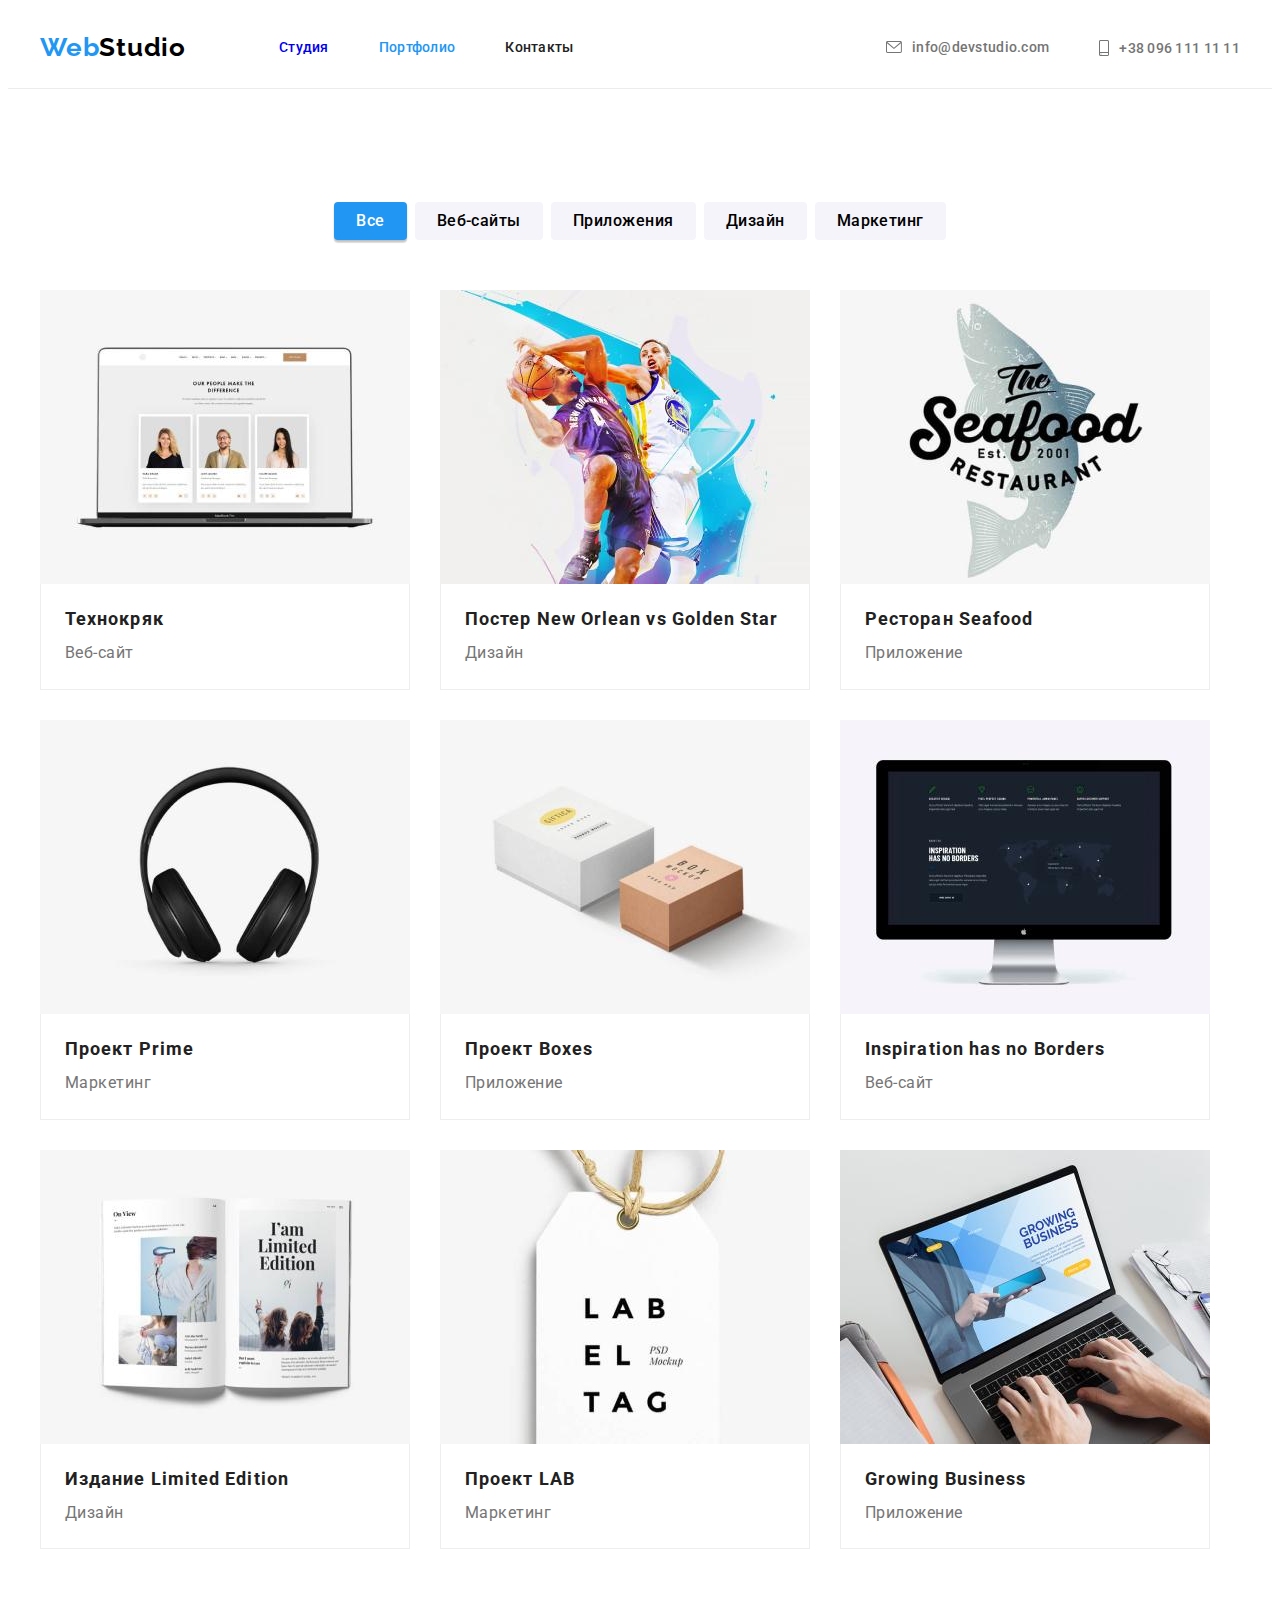
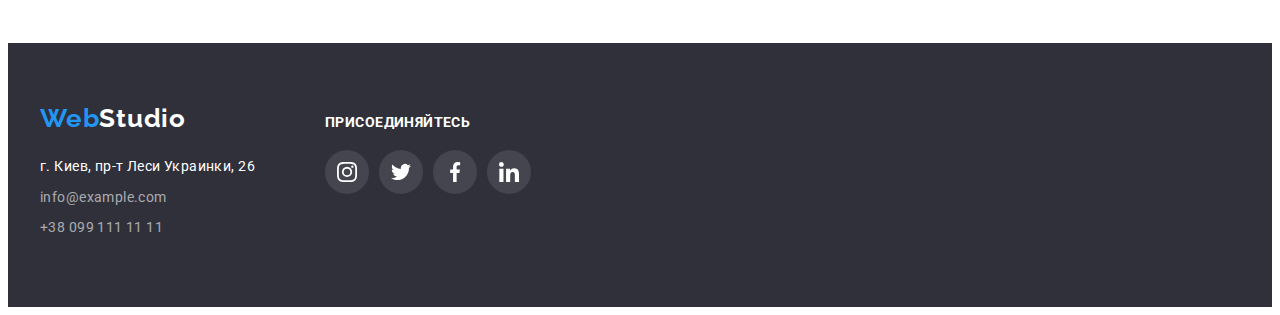
==== portfolio.html @ c783fce2 "init" ====
<!DOCTYPE html>
<html lang="ru">
<head>
    <meta charset="UTF-8">
    <meta http-equiv="X-UA-Compatible" content="IE=edge">
    <meta name="viewport" content="width=device-width, initial-scale=1.0">
    <link rel="stylesheet" href="https://cdnjs.cloudflare.com/ajax/libs/modern-normalize/1.1.0/modern-normalize.min.css"
        integrity="sha512-wpPYUAdjBVSE4KJnH1VR1HeZfpl1ub8YT/NKx4PuQ5NmX2tKuGu6U/JRp5y+Y8XG2tV+wKQpNHVUX03MfMFn9Q=="
        crossorigin="anonymous" referrerpolicy="no-referrer">
    <link rel="preconnect" href="https://fonts.googleapis.com">
    <link rel="preconnect" href="https://fonts.gstatic.com" crossorigin>
    <link
        href="https://fonts.googleapis.com/css2?family=Raleway:wght@700&family=Roboto:wght@400;500;700;900&display=swap"
        rel="stylesheet">
    <link rel="stylesheet" href="./css/styles.css">
    <title>Portfolio</title>
</head>
<body>
    <header class="header">
        <div class="container">
          <nav class="main-navi">
            <a href="./index.html" class="web-header" lang="en"
              >Web<span class="studio-black">Studio</span></a
            >
            <ul class="navi-list">
              <li class="navigation">
                <a class="item-nav" href="./index.html">Студия</a>
              </li>
              <li class="navigation">
                <a class="item-nav current" href="./portfolio.html">Портфолио</a>
              </li>
              <li class="navigation"><a class="item-nav" href="">Контакты</a></li>
            </ul>
          </nav>
          <ul class="navi-bar">
            <li class="contact">
              <a class="link-contact" href="mailto:info@devstudio.com">
                <svg class="icon-latter" width="16" height="12">
                  <use href="./images/sprite.svg#icon-letter"></use>
                </svg>
                info@devstudio.com</a>
            </li>
            <li class="contact">
              <a class="link-contact" href="tel:+380961111111">
                <svg class="icon-smartphone" width="10px" height="16px">
                  <use href="./images/sprite.svg#icon-smartphone"></use>
                </svg>
                +38 096 111 11 11</a>
            </li>
          </ul>
        </div>
      </header>
<main>
    <section class="projects">
      <div class="container">
        <h1 class="visually-hidden"></h1>
        <ul class="project-buttons">
            <li class="button"><button class="filter-button-all" type="button">Все</button></li>
            <li class="button"><button class="filter-button" type="button">Веб-сайты</button></li>
            <li class="button"><button class="filter-button" type="button">Приложения</button></li>
            <li class="button"><button class="filter-button" type="button">Дизайн</button></li>
            <li class="button"><button class="filter-button" type="button">Маркетинг</button></li>
        </ul>
        <ul class="project-list">
            <li class="project-all">
                <a href="">
                    <img src="./images/notebook.jpg"
                    width="370" 
                    alt="Технокряк">
                    <div class="container-item">
                    <h3 class="project-name">Технокряк</h3>
                    <p class="project-type">Веб-сайт</p>
                    </div>
                </a>
            </li>
            <li class="project-all">
                <a href="">
                    <img src="./images/bascet.jpg"
                    width="370"
                    alt="Постер New Orlean vs Golden Star">
                    <div class="container-item">
                    <h3 class="project-name">Постер New Orlean vs Golden Star</h3>
                    <p class="project-type">Дизайн</p>
                   </div>
                </a>
            </li>
            <li class="project-all">
                <a href="">
                    <img src="./images/seafood.jpg"
                    width="370"
                    alt="Ресторан Seafood">
                    <div class="container-item">
                    <h3 class="project-name">Ресторан Seafood</h3>
                    <p class="project-type">Приложение</p>
                    </div>
                </a>
            </li>
            <li class="project-all">
                <a href="">
                    <img src="./images/headphones.jpg"
                    width="370"
                    alt="Проект Prime">
                    <div class="container-item">
                    <h3 class="project-name">Проект Prime</h3>
                    <p class="project-type">Маркетинг</p>
                    </div>
                </a>
            </li>
            <li class="project-all">
                <a href="">
                    <img src="./images/boxes.jpg"
                    width="370"
                    alt="Проект Boxes">
                    <div class="container-item">
                    <h3 class="project-name">Проект Boxes</h3>
                    <p class="project-type">Приложение</p>
                    </div>
                </a>
            </li>
            <li class="project-all">
                <a href="">
                    <img src="./images/monitor.jpg"
                    width="370"
                    alt="Inspiration has no Borders">
                    <div class="container-item">
                    <h3 class="project-name">Inspiration has no Borders</h3>
                    <p class="project-type">Веб-сайт</p>
                     </div>             
                </a>
            </li>
            <li class="project-all">
                <a href="">
                    <img src="./images/book.jpg"
                    width="370"
                    alt="Издание Limited Edition">
                    <div class="container-item">
                    <h3 class="project-name">Издание Limited Edition</h3>
                    <p class="project-type">Дизайн</p>
                    </div>
                </a>
            </li>
            <li class="project-all">
                <a href="">
                    <img src="./images/lab.jpg"
                    width="370"
                    alt="Проект LAB">
                    <div class="container-item">
                    <h3 class="project-name">Проект LAB</h3>
                    <p class="project-type">Маркетинг</p>
                    </div>
                </a>
            </li>
            <li class="project-all">
                <a href="">
                    <img src="./images/business.jpg"
                    width="370"
                    alt="Growing Business">
                    <div class="container-item">
                    <h3 class="project-name">Growing Business</h3>
                    <p class="project-type">Приложение</p>
                    </div>
                </a>
            </li>
        </ul>
    </div>
    </section>
</main>
<footer class="footer">
    <div class="container">
      <div class="container-div">
        <a href="./index.html" class="web-footer" lang="en">Web<span class="studio-white">Studio</span></a>
        <address>
          <ul class="footer-navi">
            <li class="adress-contact">г. Киев, пр-т Леси Украинки, 26
            </li>
            <li class="footer-contact">
              <a href="mailto:info@example.com">info@example.com</a>
            </li>
            <li class="footer-contact">
              <a href="tel:+380991111111">+38 099 111 11 11</a>
            </li>
          </ul>
        </address>
      </div>
      <div class="footer-subscription">
        <h2 class="footer-headline">Присоединяйтесь</h2>
        <ul class="footer-social-networks">
          <li class="social-icons">
            <a href="" class="footer-social-icons-link">
              <svg class="footer-social-icons-svg" width="20" height="20">
                <use href="./images/sprite.svg#icon-instagram"></use>
              </svg>
            </a>
          </li>

          <li class="social-icons">
            <a href="" class="footer-social-icons-link">
              <svg class="footer-social-icons-svg" width="20" height="20">
                <use href="./images/sprite.svg#icon-twitter"></use>
              </svg>
            </a>
          </li>

          <li class="social-icons">
            <a href="" class="footer-social-icons-link">
              <svg class="footer-social-icons-svg" width="20" height="20">
                <use href="./images/sprite.svg#icon-facebook"></use>
              </svg>
            </a>
          </li>

          <li class="social-icons">
            <a href="" class="footer-social-icons-link">
              <svg class="footer-social-icons-svg" width="20" height="20">
                <use href="./images/sprite.svg#icon-linkedin"></use>
              </svg>
            </a>
          </li>
        </ul>
      </div>
    </div>
  </footer>
</body>
</html>
---- css/styles.css ----
:root {
  --main-color: #212121;
  --secodary-color: #757575;
  --hover-color: #2196f3;
  --background-color: #ffffff;
}

body {
  font-family: Roboto, sans-serif;
  font-weight: 400;
  font-size: 14px;
  line-height: 1.5;
  background-color: var(--background-color);
  color: var(--secodary-color);
}

body a:visited {
  color: var(--main-color);
}

body a {
  text-decoration: none;
}

body button:hover,
body button:focus,
body button:active {
  background-color: var(--hover-color);
  color: var(--background-color);
  box-shadow: 0px 3px 1px rgba(0, 0, 0, 0.1), 
  0px 1px 2px rgba(0, 0, 0, 0.08),
  0px 2px 2px rgba(0, 0, 0, 0.12);
}

.header {
  border-bottom: 1px solid #ececec;
}

.navi-list a:hover,
.navi-list a:focus {
  color: var(--hover-color);
}

.main-navi .web-header {
  font-family: Raleway;
  font-weight: 700;
  font-size: 26px;
  line-height: 1.2;
  letter-spacing: 0.03em;
  color: var(--hover-color);

  padding-top: 24px;
  padding-bottom: 25px;

  margin: 0;
}

.footer .web-footer {
  font-family: Raleway;
  font-weight: 700;
  font-size: 26px;
  line-height: 1.2;
  letter-spacing: 0.03em;
  color: var(--hover-color);
}

.studio-black {
  font-family: Raleway;
  font-weight: 700;
  font-size: 26px;
  line-height: 1.2;
  letter-spacing: 0.03em;
  color: #000000;
}

.navi-bar a:hover,
.navi-bar a:focus {
  color: var(--hover-color);
}

.header .container {
  display: flex;
  align-items: center;
  width: 1200px;
  padding-left: 15px;
  padding-right: 15px;
  margin: 0 auto;
}

.main-navi {
  display: flex;
  align-items: center;
}

.navi-list {
  display: flex;
  font-size: 14px;
  line-height: 1.1;
  letter-spacing: 0.02em;
  font-weight: 500;
  color: var(--main-color);
  list-style: none;

  margin-left: 93px;
  padding-left: 0;
  margin-top: 0;
  margin-bottom: 0;
 
  align-items: center;
}

.navi-list .item-nav {
  display: block;
  padding-top: 32px;
  padding-bottom: 32px;
}

.navi-list .navigation:not(:last-child) {
  margin-right: 50px;
}

.item-nav.current {
  color: var(--hover-color);
}

.navi-bar a {
  text-decoration: none;
  font-family: Roboto;
  font-weight: 500;
  line-height: 1;
  letter-spacing: 0.02em;
  text-align: left;
  font-size: 14px;
  color: var(--secodary-color);
}

.navi-bar {
  display: flex;
  margin-left: auto;
  margin-top: 0;
  margin-bottom: 0;
  padding-left: 0;

  list-style: none;
}

.navi-bar .contact:not(:last-child) {
  margin-right: 50px;
}

.link-contact {
  display: flex;
  align-items: center;

  padding-top: 32px;
  padding-bottom: 32px;
}

.link-phone {
  display: flex;
  align-items: center;
}

.icon-latter {
  fill: currentColor;
  margin-right: 10px;
}

.icon-smartphone {
  fill: currentColor;
  margin-right: 10px;
}

.link-contact .icon-latter:hover,
.link-contact .icon-latter:focus {
  color: var(--hover-color);
}

.hero {
  background-color: #2f303a;

  padding-top: 200px;
  padding-bottom: 200px;
}

.hero .hero-name {
  font-family: Roboto;
  font-size: 44px;
  font-style: normal;
  line-height: 1.4;
  letter-spacing: 0.06em;
  text-align: center;
  font-weight: 900;
  text-transform: uppercase;
  color: #ffffff;

  margin: 0;
  margin-bottom: 30px;
}

.hero .hero-orderbutton {
  font-family: Roboto;
  font-weight: 700;
  font-style: normal;
  font-size: 16px;
  line-height: 1.6;
  background-color: var(--hover-color);
  color: #ffffff;

  border-radius: 4px;
  border-width: 2px;
  border-style: hidden;

  padding-left: 32px;
  padding-right: 32px;
  padding-top: 10px;
  padding-bottom: 10px;

  display: block;
  margin-left: auto;
  margin-right: auto;
  cursor: pointer;
}

/* скрытие заголовка
.visually-hidden {
  position: absolute;
  clip: rect(0 0 0 0);
  width: 1px;
  height: 1px;
  margin: 1px;
} */

.overlay {
  height: 600px;
  max-width: 1600px;
  margin-left: auto;
  margin-right: auto;

  background-image: linear-gradient(
  to right, rgba(47, 48, 58, 0.4),
  rgba(47, 48, 58, 0.4)),
    url(../images/hero.jpg);
  background-size: cover;
  background-repeat: no-repeat;
  background-position: center;
}

.skills {
  padding-top: 94px;
  padding-bottom: 94px;
}

.skills .container {
  width: 1200px;
  padding-left: 15px;
  padding-right: 15px;
  margin: 0 auto;

  display: flex;
}

.skills-main {
  list-style: none;

  display: flex;

  margin: 0;
  padding: 0;
}

.skills-item {
  margin-right: 30px;
  width: 270px;
}

.skills-item:last-child {
  margin-right: 0;
}

.icon-pic {
  display: flex;
  flex-wrap: wrap;
  justify-content: center;
  align-items: center;
  width: 270px;
  height: 120px;
  background-color: #f5f4fa;
  border-radius: 4px;
  margin-bottom: 30px;
}

.skills-list {
  font-weight: 700;
  font-size: 14px;
  line-height: 1;
  text-transform: uppercase;
  color: var(--main-color);

  margin-top: 0;
  margin-bottom: 10px;
}

.skills-content {
  font-family: Roboto;
  font-size: 14px;
  font-style: normal;
  font-weight: 400;
  line-height: 24px;
  letter-spacing: 0.03em;
  text-align: left;

  margin: 0;
}

.works {
  padding-bottom: 94px;
}

.works .container {
  width: 1200px;
  padding-left: 15px;
  padding-right: 15px;
  margin: 0 auto;

  display: flex;
}

.works-list {
  list-style: none;
  display: flex;
  margin: 0;
  padding: 0;
}

.works-list .works-item {
  margin-left: 0;
  margin-right: 30px;
}

.works-item img {
  display: block;
  max-width: 100%;
  height: auto;
}

.works-item:last-child {
  margin-right: 0;
}

.works .our-works,
.team .our-team {
  font-size: 36px;
  font-weight: 700;
  line-height: 1.17;
  letter-spacing: 0.03em;
  text-align: center;
  color: var(--main-color);

  margin-top: 0;
  margin-bottom: 50px;
}

.team {
  background-color: #f5f4fa;

  padding-top: 94px;
  padding-bottom: 94px;
}

.team .container {
  width: 1200px;
  padding-left: 15px;
  padding-right: 15px;
  margin: 0 auto;

  display: flex;
}

.team-list {
  list-style: none;

  display: flex;
  padding: 0;
  margin: 0;
}

.team-list .team-item {
  margin-right: 30px;
  margin-left: 0;
  padding: 0;

  background-color: var(--background-color);
  box-shadow: 0px 1px 3px rgba(0, 0, 0, 0.12), 0px 1px 1px 
  rgba(0, 0, 0, 0.14), 0px 2px 1px
  rgba(0, 0, 0, 0.2)
}

.team-item:last-child {
  margin-right: 0;
}

.team-item .bio {
  padding-top: 30px;
  padding-bottom: 30px;
  padding-right: 32px;
  padding-left: 32px;
  align-items: center;
  text-align: center;
}

.team .bio-name {
  font-family: Roboto;
  font-weight: 500;
  font-size: 16px;
  line-height: 1.2;
  color: var(--main-color);

  margin-top: 0;
  margin-bottom: 10px;
}

.team .bio-post {
  font-family: Roboto;
  line-height: 1.2;
  letter-spacing: 0.03em;
  font-size: 16px;

  margin: 0;
  margin-bottom: 16px;
}

/* social links НАША КОМАНДА */

.social-networks {
  list-style: none;
  display: flex;
  justify-content: center;
  align-items: center;

  padding: 0;
}

.social-icons:not(:last-child) {
  margin-right: 10px;
}

.social-icons-link {
  display: flex;
  justify-content: center;
  align-items: center;
  width: 44px;
  height: 44px;
  border-radius: 50%;
}

.social-icons-link {
  background-color: var(--background-color);
}

.social-icons-svg {
  fill: #afb1b8;
}

.social-icons-link:hover,
.social-icons-link:focus {
  background-color: var(--hover-color);
}

.social-icons-link:hover .social-icons-svg,
.social-icons-link:focus .social-icons-svg{
  fill: var(--background-color);
}

.projects {
  padding-top: 94px;
  padding-bottom: 94px;
}

.projects .container {
  width: 1200px;
  padding-left: 15px;
  padding-right: 15px;
  margin: 0 auto;
}

.project-buttons .button {
  margin-right: 8px;
}

.project-buttons .button:last-child {
  margin-right: 0;
}

.filter-button,
.filter-button-all {
  font-family: Roboto;
  font-size: 16px;
  font-style: normal;
  font-weight: 500;
  line-height: 1.6;
  letter-spacing: 0.03em;
  text-align: center;

  padding-top: 6px;
  padding-bottom: 6px;
  padding-left: 22px;
  padding-right: 22px;

  border-radius: 4px;
  border-width: 2px;
  border-style: hidden;
  border-color: #f5f4fa;
  background-color: rgba(245, 244, 250, 1);
  cursor: pointer;
}

.project-name {
  font-family: Roboto;
  font-weight: 700;
  font-size: 18px;
  line-height: 1.7;
  letter-spacing: 0.06em;
  color: var(--main-color);

  margin: 0;
  margin-bottom: 4px;
  padding: 0;
}

.project-type {
  font-size: 16px;
  font-style: normal;
  font-weight: 400;
  line-height: 1.9;
  letter-spacing: 0.03em;
  text-align: left;
  font-family: Roboto;
  color: var(--secodary-color);

  margin: 0;
  padding: 0;
}

.projects .project-buttons {
  list-style: none;
  font-weight: 500;
  font-size: 16px;
  line-height: 1.63;
  letter-spacing: 00.03em;
  color: var(--background-color);

  display: flex;
  justify-content: center;
  align-items: center;
  padding: 0;
  margin: 0;
  margin-bottom: 50px;
}

.project-buttons .filter-button-all {
  color: var(--background-color);
  background-color: var(--hover-color);
  box-shadow: 0px 3px 1px rgba(0, 0, 0, 0.1),
   0px 1px 2px rgba(0, 0, 0, 0.08), 
   0px 2px 2px rgba(0, 0, 0, 0.12);
}

.project-list {
  list-style: none;

  display: flex;
  flex-wrap: wrap;

  margin: 0;
  padding: 0;
}

.project-list .project-all {
  background-color: var(--background-color);

  margin-right: 30px;
  margin-bottom: 30px;

  width: 370px;

  /* border: 1px solid #eeeeee; */
}

.project-all img {
  display: block;
}

/* li не может быть активной для focus */
/* .project-all:hover,
.project-all:focus {
  box-shadow: 0px 1px 1px rgba(0, 0, 0, 0.12), 0px 4px 4px 
 rgba(0, 0, 0, 0.06), 1px 4px 6px rgba(0, 0, 0, 0.16)
} */

.project-all a {
  display: block;
  text-decoration: none;
  color: inherit;
}

.project-all a:hover,
.project-all a:focus {
  box-shadow: 0px 1px 1px rgba(0, 0, 0, 0.12), 0px 4px 4px 
 rgba(0, 0, 0, 0.06), 1px 4px 6px rgba(0, 0, 0, 0.16)
}

.project-all:nth-child(3n + 3) {
  margin-right: 0;
}

.project-all:nth-last-child(-n + 3) {
  margin-bottom: 0;
}

.project-all .container-item {
  padding-left: 24px;
  padding-right: 24px;
  padding-top: 20px;
  padding-bottom: 20px;
  border-left: 1px solid #eeeeee;
  border-right: 1px solid #eeeeee;
  border-bottom: 1px solid #eeeeee;
}

/* NEW SECTION WITH LOGO */

.constant-customers .container {
  width: 1200px;
  padding-left: 15px;
  padding-right: 15px;
  margin: 0 auto;
}

.constant-customers {
  padding-bottom: 94px;
  padding-top: 94px;
}

.constant-customers .title {
font-family: Roboto;
font-size: 36px;
font-style: normal;
font-weight: 700;
line-height: 42px;
letter-spacing: 0.03em;
text-align: center;
color: #212121;
}

/* не устанавливается нижний маржин от h2 до иконок */
.constant-customers .title {
  margin: 0;
  margin-bottom: 50px;
}
.customers-logo {
  display: flex;
  align-items: center;
  justify-content: center;
  border: 1px solid #afb1b8;
  width: 170px;
  height: 92px;
  border-radius: 4px;
  overflow: hidden;
  fill: #AFB1B8;;
}

.customers-list {
  list-style: none;
  display: flex;
  justify-content: center;
  align-items: center;
  flex-wrap: wrap;
  padding: 0;
  margin: 0;
}

.customers-list .item:not(:last-child) {
  margin-right: 30px;
}

/* отступ иконок друг от друга 2й способ
.customers-list .item + .item {
  margin-left: 30px; */

.customers-logo:hover,
.customers-logo:focus {
 border: 1px solid var(--hover-color);
}

.customers-logo:hover .customers-icon,
.customers-logo:focus .customers-icon{
  fill: var(--hover-color);
  }


/* FOOTER */

.footer {
  background-color: #2f303a;

  padding-top: 60px;
  padding-bottom: 60px;
}

.footer .container {
  width: 1200px;
  padding-left: 15px;
  padding-right: 15px;
  margin: 0 auto;

  display: flex;
  align-items: baseline;
}

.web-footer {
  font-family: Raleway;
  font-weight: 700;
  font-size: 26px;
  line-height: 1.2;
  letter-spacing: 0.03em;
  color: var(--hover-color);
  margin-bottom: 20px;
}

/* .footer-contact .address {
  font-style: normal;
  font-family: Roboto;
  line-height: 1.5;
  text-align: left;
  letter-spacing: 0.03em;
  font-size: 14px;
  color: #ffffff;

  margin: 0;
} */

.footer-navi a {
  font-family: Roboto;
  font-size: 14px;
  line-height: 1.5;
  letter-spacing: 0.03em;
  text-align: left;
  text-decoration: none;
  color: rgba(255, 255, 255, 0.6);
}

.footer-navi {
  list-style: none;
  font-style: normal;

  margin: 0;
  margin-top: 20px;
  padding: 0;
}

.footer-navi .adress-contact {
  font-family: Roboto;
  font-size: 14px;
  font-style: normal;
  font-weight: 400;
  line-height: 1.7;
  letter-spacing: 0.03em;
  text-align: left;
  color: var(--background-color);

  margin-bottom: 9px;
}

.footer-navi .footer-contact {
    margin-bottom: 9px;
  }

.footer-navi a:hover,
.footer-navi a:focus {
  color: var(--hover-color);
}

.studio-white {
  font-family: Raleway;
  font-weight: 700;
  font-size: 26px;
  line-height: 1.2;
  letter-spacing: 0.03em;
  color: #ffffff;
}

.container-div {
  margin-right: 70px;
}

.footer-subscription {
  /* display: block; */
  /* width: auto;
  height: auto;
  margin-left: 70px; */
  width: auto;
  margin-left: 0px;
  margin-right: 93px;
  display: block;
  justify-content: center;
  align-content: flex-start;
}

 .footer-headline {
  font-family: Roboto;
  font-style: normal;
  font-weight: bold;
  font-size: 14px;
  line-height: 16px;
  letter-spacing: 0.03em;
  text-transform: uppercase;
  color: #FFFFFF;

  margin: 0;
  margin-bottom: 20px;
}

.footer-social-networks {
  list-style: none;
  display: flex;
  justify-content: center;
  align-items: center;

  margin: 0;
  padding: 0;
}

.footer-social-icons-link {
  display: flex;
  justify-content: center;
  align-items: center;
  width: 44px;
  height: 44px;
  border-radius: 50%;
}

.footer-social-icons-link {
  background: rgba(255, 255, 255, 0.1)
}

.footer-social-icons-svg {
  fill: var(--background-color);
}

.footer-social-icons-link:hover,
.footer-social-icons-link:focus {
  background: var(--hover-color);
}
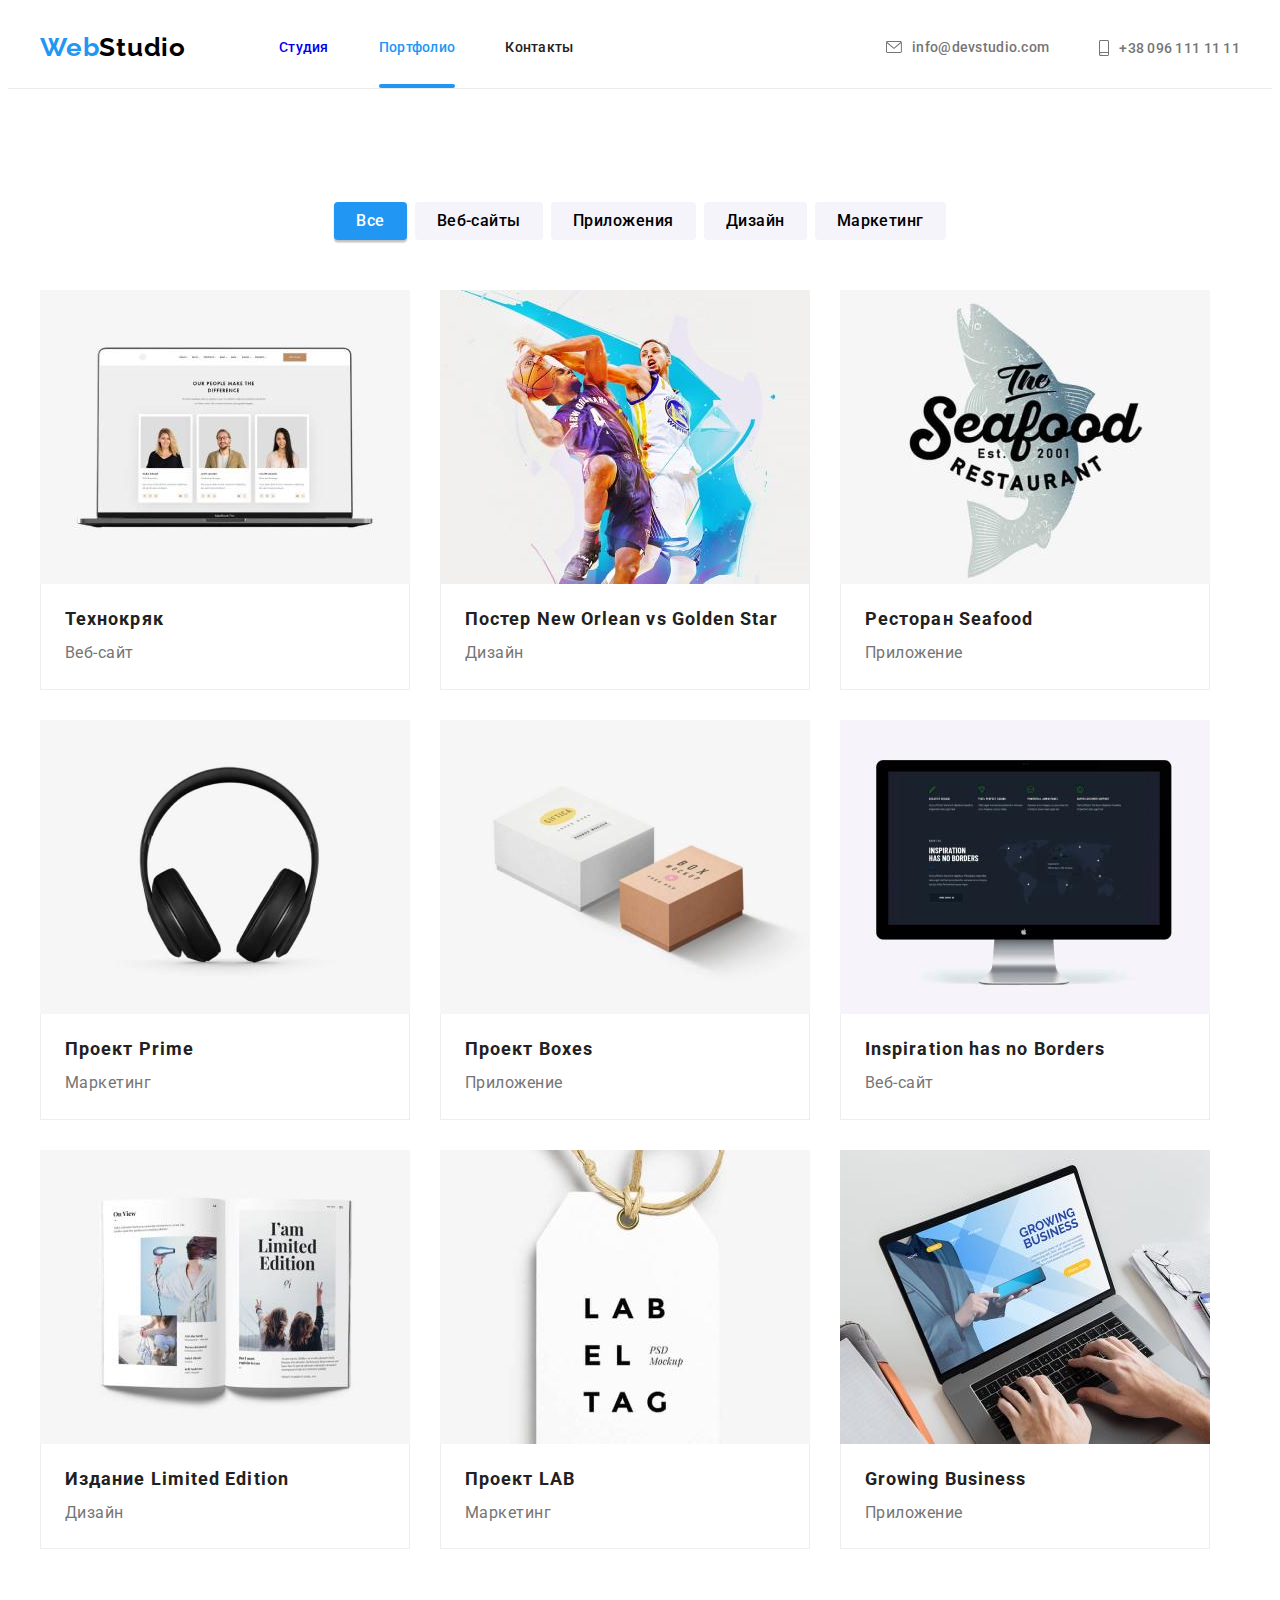
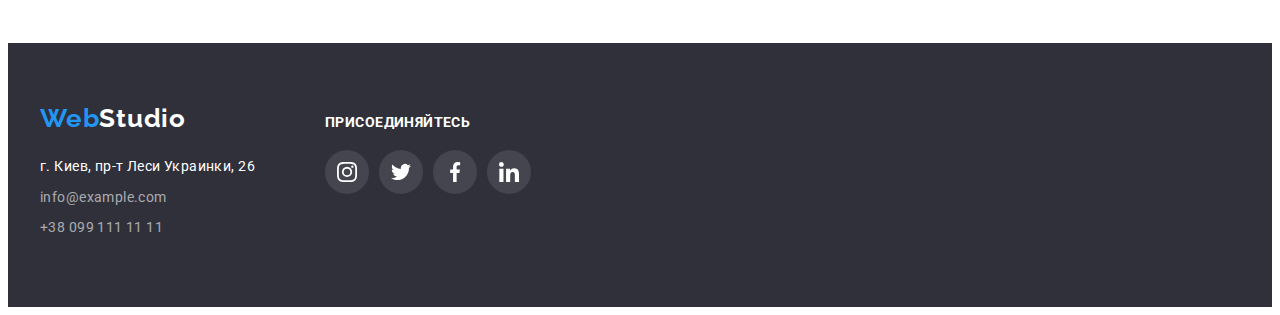
==== commit 168b212e: "updated" ====
--- a/portfolio.html
+++ b/portfolio.html
@@ -26,7 +26,7 @@
               <li class="navigation">
                 <a class="item-nav" href="./index.html">Студия</a>
               </li>
-              <li class="navigation">
+              <li class="navigation current">
                 <a class="item-nav current" href="./portfolio.html">Портфолио</a>
               </li>
               <li class="navigation"><a class="item-nav" href="">Контакты</a></li>
@@ -64,9 +64,14 @@
         <ul class="project-list">
             <li class="project-all">
                 <a href="">
+                  <div class="project-shirt">  
                     <img src="./images/notebook.jpg"
-                    width="370" 
-                    alt="Технокряк">
+                      width="370" 
+                      alt="Технокряк">
+                      <div class="project-popup">
+                        <p class="popup-text">Технокряк это современная площадка распространения коронавируса. Компании используют эту платформу для цифрового шпионажа и атак на защищённые сервера конкурентов.</p>
+                      </div>
+                  </div>
                     <div class="container-item">
                     <h3 class="project-name">Технокряк</h3>
                     <p class="project-type">Веб-сайт</p>
@@ -75,9 +80,14 @@
             </li>
             <li class="project-all">
                 <a href="">
+                  <div class="project-shirt">
                     <img src="./images/bascet.jpg"
                     width="370"
                     alt="Постер New Orlean vs Golden Star">
+                    <div class="project-popup">
+                      <p class="popup-text">Технокряк это современная площадка распространения коронавируса. Компании используют эту платформу для цифрового шпионажа и атак на защищённые сервера конкурентов.</p>
+                    </div>
+                  </div>
                     <div class="container-item">
                     <h3 class="project-name">Постер New Orlean vs Golden Star</h3>
                     <p class="project-type">Дизайн</p>
@@ -86,9 +96,14 @@
             </li>
             <li class="project-all">
                 <a href="">
+                   <div class="project-shirt">
                     <img src="./images/seafood.jpg"
                     width="370"
                     alt="Ресторан Seafood">
+                    <div class="project-popup">
+                      <p class="popup-text">Технокряк это современная площадка распространения коронавируса. Компании используют эту платформу для цифрового шпионажа и атак на защищённые сервера конкурентов.</p>
+                    </div>
+                   </div>
                     <div class="container-item">
                     <h3 class="project-name">Ресторан Seafood</h3>
                     <p class="project-type">Приложение</p>
@@ -97,10 +112,15 @@
             </li>
             <li class="project-all">
                 <a href="">
+                  <div class="project-shirt">
                     <img src="./images/headphones.jpg"
                     width="370"
                     alt="Проект Prime">
-                    <div class="container-item">
+                    <div class="project-popup">
+                      <p class="popup-text">Технокряк это современная площадка распространения коронавируса. Компании используют эту платформу для цифрового шпионажа и атак на защищённые сервера конкурентов.</p>
+                    </div>
+                   </div>
+                  <div class="container-item">
                     <h3 class="project-name">Проект Prime</h3>
                     <p class="project-type">Маркетинг</p>
                     </div>
@@ -108,9 +128,14 @@
             </li>
             <li class="project-all">
                 <a href="">
+                  <div class="project-shirt">
                     <img src="./images/boxes.jpg"
                     width="370"
                     alt="Проект Boxes">
+                    <div class="project-popup">
+                      <p class="popup-text">Технокряк это современная площадка распространения коронавируса. Компании используют эту платформу для цифрового шпионажа и атак на защищённые сервера конкурентов.</p>
+                    </div>
+                   </div>
                     <div class="container-item">
                     <h3 class="project-name">Проект Boxes</h3>
                     <p class="project-type">Приложение</p>
@@ -119,9 +144,14 @@
             </li>
             <li class="project-all">
                 <a href="">
+                  <div class="project-shirt">
                     <img src="./images/monitor.jpg"
                     width="370"
                     alt="Inspiration has no Borders">
+                    <div class="project-popup">
+                      <p class="popup-text">Технокряк это современная площадка распространения коронавируса. Компании используют эту платформу для цифрового шпионажа и атак на защищённые сервера конкурентов.</p>
+                    </div>
+                   </div>
                     <div class="container-item">
                     <h3 class="project-name">Inspiration has no Borders</h3>
                     <p class="project-type">Веб-сайт</p>
@@ -130,9 +160,14 @@
             </li>
             <li class="project-all">
                 <a href="">
+                  <div class="project-shirt">
                     <img src="./images/book.jpg"
                     width="370"
                     alt="Издание Limited Edition">
+                    <div class="project-popup">
+                      <p class="popup-text">Технокряк это современная площадка распространения коронавируса. Компании используют эту платформу для цифрового шпионажа и атак на защищённые сервера конкурентов.</p>
+                    </div>
+                   </div>
                     <div class="container-item">
                     <h3 class="project-name">Издание Limited Edition</h3>
                     <p class="project-type">Дизайн</p>
@@ -141,9 +176,14 @@
             </li>
             <li class="project-all">
                 <a href="">
+                  <div class="project-shirt">
                     <img src="./images/lab.jpg"
                     width="370"
                     alt="Проект LAB">
+                    <div class="project-popup">
+                      <p class="popup-text">Технокряк это современная площадка распространения коронавируса. Компании используют эту платформу для цифрового шпионажа и атак на защищённые сервера конкурентов.</p>
+                    </div>
+                   </div>
                     <div class="container-item">
                     <h3 class="project-name">Проект LAB</h3>
                     <p class="project-type">Маркетинг</p>
@@ -152,9 +192,14 @@
             </li>
             <li class="project-all">
                 <a href="">
+                  <div class="project-shirt">
                     <img src="./images/business.jpg"
                     width="370"
                     alt="Growing Business">
+                    <div class="project-popup">
+                      <p class="popup-text">Технокряк это современная площадка распространения коронавируса. Компании используют эту платформу для цифрового шпионажа и атак на защищённые сервера конкурентов.</p>
+                    </div>
+                   </div>
                     <div class="container-item">
                     <h3 class="project-name">Growing Business</h3>
                     <p class="project-type">Приложение</p>
--- a/css/styles.css
+++ b/css/styles.css
@@ -3,6 +3,7 @@
   --secodary-color: #757575;
   --hover-color: #2196f3;
   --background-color: #ffffff;
+  --cube:cubic-bezier(0.4, 0, 0.2, 1);
 }
 
 body {
@@ -27,18 +28,25 @@
 body button:active {
   background-color: var(--hover-color);
   color: var(--background-color);
-  box-shadow: 0px 3px 1px rgba(0, 0, 0, 0.1), 
+  /* box-shadow: 0px 3px 1px rgba(0, 0, 0, 0.1), 
   0px 1px 2px rgba(0, 0, 0, 0.08),
-  0px 2px 2px rgba(0, 0, 0, 0.12);
+  0px 2px 2px rgba(0, 0, 0, 0.12); */
 }
 
 .header {
   border-bottom: 1px solid #ececec;
 }
 
-.navi-list a:hover,
-.navi-list a:focus {
+.navi-list .item-nav:hover,
+.navi-list .item-nav:focus {
   color: var(--hover-color);
+  transform: transition;
+}
+
+.navi-list .item-nav {
+  transition-property: color;
+  transition-duration: 250ms;
+  transition-timing-function: var(--cubic);
 }
 
 .main-navi .web-header {
@@ -73,9 +81,10 @@
   color: #000000;
 }
 
-.navi-bar a:hover,
-.navi-bar a:focus {
+.navi-bar .link-contact:hover,
+.navi-bar .link-contact:focus {
   color: var(--hover-color);
+  transform: color;
 }
 
 .header .container {
@@ -115,15 +124,34 @@
   padding-bottom: 32px;
 }
 
+.navi-list .navigation {
+  position: relative;
+}
+
 .navi-list .navigation:not(:last-child) {
   margin-right: 50px;
 }
 
+.navigation .current::after {
+  position: absolute;
+  left: 0;
+  bottom: 0;
+
+  content: "";
+
+  width: 100%;
+  height: 4px;
+
+  background-color: var(--hover-color);
+
+  border-radius: 4px;
+}
+
 .item-nav.current {
   color: var(--hover-color);
 }
 
-.navi-bar a {
+.navi-bar .link-contact {
   text-decoration: none;
   font-family: Roboto;
   font-weight: 500;
@@ -132,6 +160,16 @@
   text-align: left;
   font-size: 14px;
   color: var(--secodary-color);
+
+  display: flex;
+  align-items: center;
+
+  padding-top: 32px;
+  padding-bottom: 32px;
+
+  transition-property: color;
+  transition-duration: 250ms;
+  transition-timing-function: var(--cube);
 }
 
 .navi-bar {
@@ -148,14 +186,6 @@
   margin-right: 50px;
 }
 
-.link-contact {
-  display: flex;
-  align-items: center;
-
-  padding-top: 32px;
-  padding-bottom: 32px;
-}
-
 .link-phone {
   display: flex;
   align-items: center;
@@ -169,11 +199,6 @@
 .icon-smartphone {
   fill: currentColor;
   margin-right: 10px;
-}
-
-.link-contact .icon-latter:hover,
-.link-contact .icon-latter:focus {
-  color: var(--hover-color);
 }
 
 .hero {
@@ -220,6 +245,7 @@
   margin-left: auto;
   margin-right: auto;
   cursor: pointer;
+  box-shadow: 0px 4px 4px rgba(0, 0, 0, 0.15);
 }
 
 /* скрытие заголовка
@@ -246,6 +272,83 @@
   background-position: center;
 }
 
+.backdrop {
+  position: fixed;
+  top: 0;
+  left: 0;
+
+  width: 100%;
+  height: 100%;
+
+  background-color: rgba(0, 0, 0, 0.2);
+
+  opacity: 1;
+
+  transition-property: opacity;
+  transition-duration: 250ms;
+  transition-timing-function: var(--cube);
+}
+
+.backdrop.is-hidden {
+  opacity: 0;
+  pointer-events: none;
+  visibility: hidden;
+}
+
+.backdrop.is-hidden .modal {
+  transform: scale(0.5) translate(-50%, -50%);
+}
+
+.modal {
+  position: absolute;
+  top: 50%;
+  left: 50%;
+
+  min-width: 528px;
+  min-height: 581px;
+
+  background-color: rgba(255, 255, 255, 1);
+
+  transform: scale(1) translate(-50%, -50%);
+  transition: transform 250ms var(--cube);
+}
+
+.modal-button {
+  position: absolute;
+  top: 8px;
+  right: 8px;
+
+  padding: 0;
+
+  width: 30px;
+  height: 30px;
+
+  display: flex;
+  justify-content: center;
+  align-items: center;
+
+  border-radius: 50%;
+  border: 1px solid rgba(0, 0, 0, 0.1);
+
+  color: #000000;
+  background-color: var(--background-color);
+  transition: fill 250ms var(--cube);
+}
+
+.modal-button:hover,
+.modal-button:focus {
+  fill: var(--hover-color);
+  background-color: var(--background-color);
+  transform: transition;
+
+  }
+
+.icon-close {
+  fill: currentColor;
+
+  object-position: center;
+}
+
 .skills {
   padding-top: 94px;
   padding-bottom: 94px;
@@ -334,6 +437,7 @@
 }
 
 .works-list .works-item {
+  position: relative;
   margin-left: 0;
   margin-right: 30px;
 }
@@ -343,6 +447,34 @@
   max-width: 100%;
   height: auto;
 }
+
+.works-item .works-title {
+  position: absolute;
+  left: 0;
+  bottom: 0;
+
+  display: flex;
+  align-items: center;
+  justify-content: center;
+
+  width: 100%;
+  height: 70px;
+
+  margin: 0;
+  padding: 0;
+
+  font-size: 14px;
+  font-style: normal;
+  font-weight: 700;
+  line-height: 1.1;
+  letter-spacing: 0.03em;
+  text-align: center;
+  text-transform: uppercase;
+
+  color: var(--background-color);
+  background-color: rgba(47, 48, 58, 0.8);
+}
+
 
 .works-item:last-child {
   margin-right: 0;
@@ -452,6 +584,9 @@
   width: 44px;
   height: 44px;
   border-radius: 50%;
+  transition-property: fill, background-color;
+  transition-duration: 250ms;
+  transition-timing-function: var(--cube);
 }
 
 .social-icons-link {
@@ -465,11 +600,13 @@
 .social-icons-link:hover,
 .social-icons-link:focus {
   background-color: var(--hover-color);
+  transform: transition;
 }
 
 .social-icons-link:hover .social-icons-svg,
 .social-icons-link:focus .social-icons-svg{
   fill: var(--background-color);
+  transform: transition;
 }
 
 .projects {
@@ -513,6 +650,9 @@
   border-color: #f5f4fa;
   background-color: rgba(245, 244, 250, 1);
   cursor: pointer;
+  transition-property: color, background-color, box-shadow;
+  transition-duration: 250ms;
+  transition-timing-function: var(--cube);
 }
 
 .project-name {
@@ -564,6 +704,14 @@
   box-shadow: 0px 3px 1px rgba(0, 0, 0, 0.1),
    0px 1px 2px rgba(0, 0, 0, 0.08), 
    0px 2px 2px rgba(0, 0, 0, 0.12);
+   transform: transition;
+}
+
+.filter-button:hover,
+.filter-button:focus {
+  box-shadow: 0px 3px 1px rgba(0, 0, 0, 0.1), 
+  0px 1px 2px rgba(0, 0, 0, 0.08),
+  0px 2px 2px rgba(0, 0, 0, 0.12);
 }
 
 .project-list {
@@ -602,12 +750,17 @@
   display: block;
   text-decoration: none;
   color: inherit;
+
+  transition-property: background, box-shadow;
+  transition-duration: 250ms;
+  transition-timing-function: var(--cube);
 }
 
 .project-all a:hover,
 .project-all a:focus {
   box-shadow: 0px 1px 1px rgba(0, 0, 0, 0.12), 0px 4px 4px 
- rgba(0, 0, 0, 0.06), 1px 4px 6px rgba(0, 0, 0, 0.16)
+ rgba(0, 0, 0, 0.06), 1px 4px 6px rgba(0, 0, 0, 0.16);
+ transform: transition;
 }
 
 .project-all:nth-child(3n + 3) {
@@ -626,6 +779,56 @@
   border-left: 1px solid #eeeeee;
   border-right: 1px solid #eeeeee;
   border-bottom: 1px solid #eeeeee;
+}
+
+.project-shirt {
+  position: relative;
+  overflow: hidden;
+}
+
+.project-shirt img {
+  display: block;
+}
+
+.project-popup {
+  position: absolute;
+  top: 0;
+  left: 0;
+
+  width: 100%;
+  height: 100%;
+
+  background-color:rgba(33, 150, 243, 0.9);
+
+  opacity: 0;
+
+  transform: translateY(100%);
+  transition: transform 250ms var(--cube), opacity 250ms var(--cube);
+ }
+
+ .project-popup .popup-text {
+  font-family: Roboto;
+  font-size: 18px;
+  font-style: normal;
+  font-weight: 400;
+  line-height: 1.6;
+  letter-spacing: 0.03em;
+  text-align: left;
+  
+  padding-left: 24px;
+  padding-right: 24px;
+  padding-top: 63px;
+  padding-bottom: 63px;
+
+  margin: 0;
+
+  color: var(--background-color);
+ }
+
+.project-all:hover .project-popup,
+.project-all:focus .project-popup {
+  transform: translateY(0);
+  opacity: 1;
 }
 
 /* NEW SECTION WITH LOGO */
@@ -653,7 +856,6 @@
 color: #212121;
 }
 
-/* не устанавливается нижний маржин от h2 до иконок */
 .constant-customers .title {
   margin: 0;
   margin-bottom: 50px;
@@ -667,7 +869,10 @@
   height: 92px;
   border-radius: 4px;
   overflow: hidden;
-  fill: #AFB1B8;;
+  fill: #AFB1B8;
+  transition-property: fill, background-color;
+  transition-duration: 250ms;
+  transition-timing-function: var(--cube);
 }
 
 .customers-list {
@@ -690,14 +895,12 @@
 
 .customers-logo:hover,
 .customers-logo:focus {
- border: 1px solid var(--hover-color);
-}
-
-.customers-logo:hover .customers-icon,
-.customers-logo:focus .customers-icon{
-  fill: var(--hover-color);
-  }
-
+  fill:var(--hover-color);
+  border-color: var(--hover-color);
+  background-color: var(--background-color);
+
+  transform: transition;
+}
 
 /* FOOTER */
 
@@ -776,9 +979,17 @@
     margin-bottom: 9px;
   }
 
+.footer-navi a {
+  transition-property: color;
+  transition-duration: 250ms;
+  transition-timing-function: var(--cube);
+
+}
+
 .footer-navi a:hover,
 .footer-navi a:focus {
   color: var(--hover-color);
+  transform: transition;
 }
 
 .studio-white {
@@ -838,17 +1049,19 @@
   width: 44px;
   height: 44px;
   border-radius: 50%;
-}
+  transition-property: fill, background-color;
+  transition-duration: 250ms;
+  transition-timing-function: var(--cube);
+  fill: var(--background-color);
+  }
 
 .footer-social-icons-link {
   background: rgba(255, 255, 255, 0.1)
 }
 
-.footer-social-icons-svg {
-  fill: var(--background-color);
-}
-
 .footer-social-icons-link:hover,
 .footer-social-icons-link:focus {
+  fill: var(--background-color);
   background: var(--hover-color);
+  transform: transition;
 }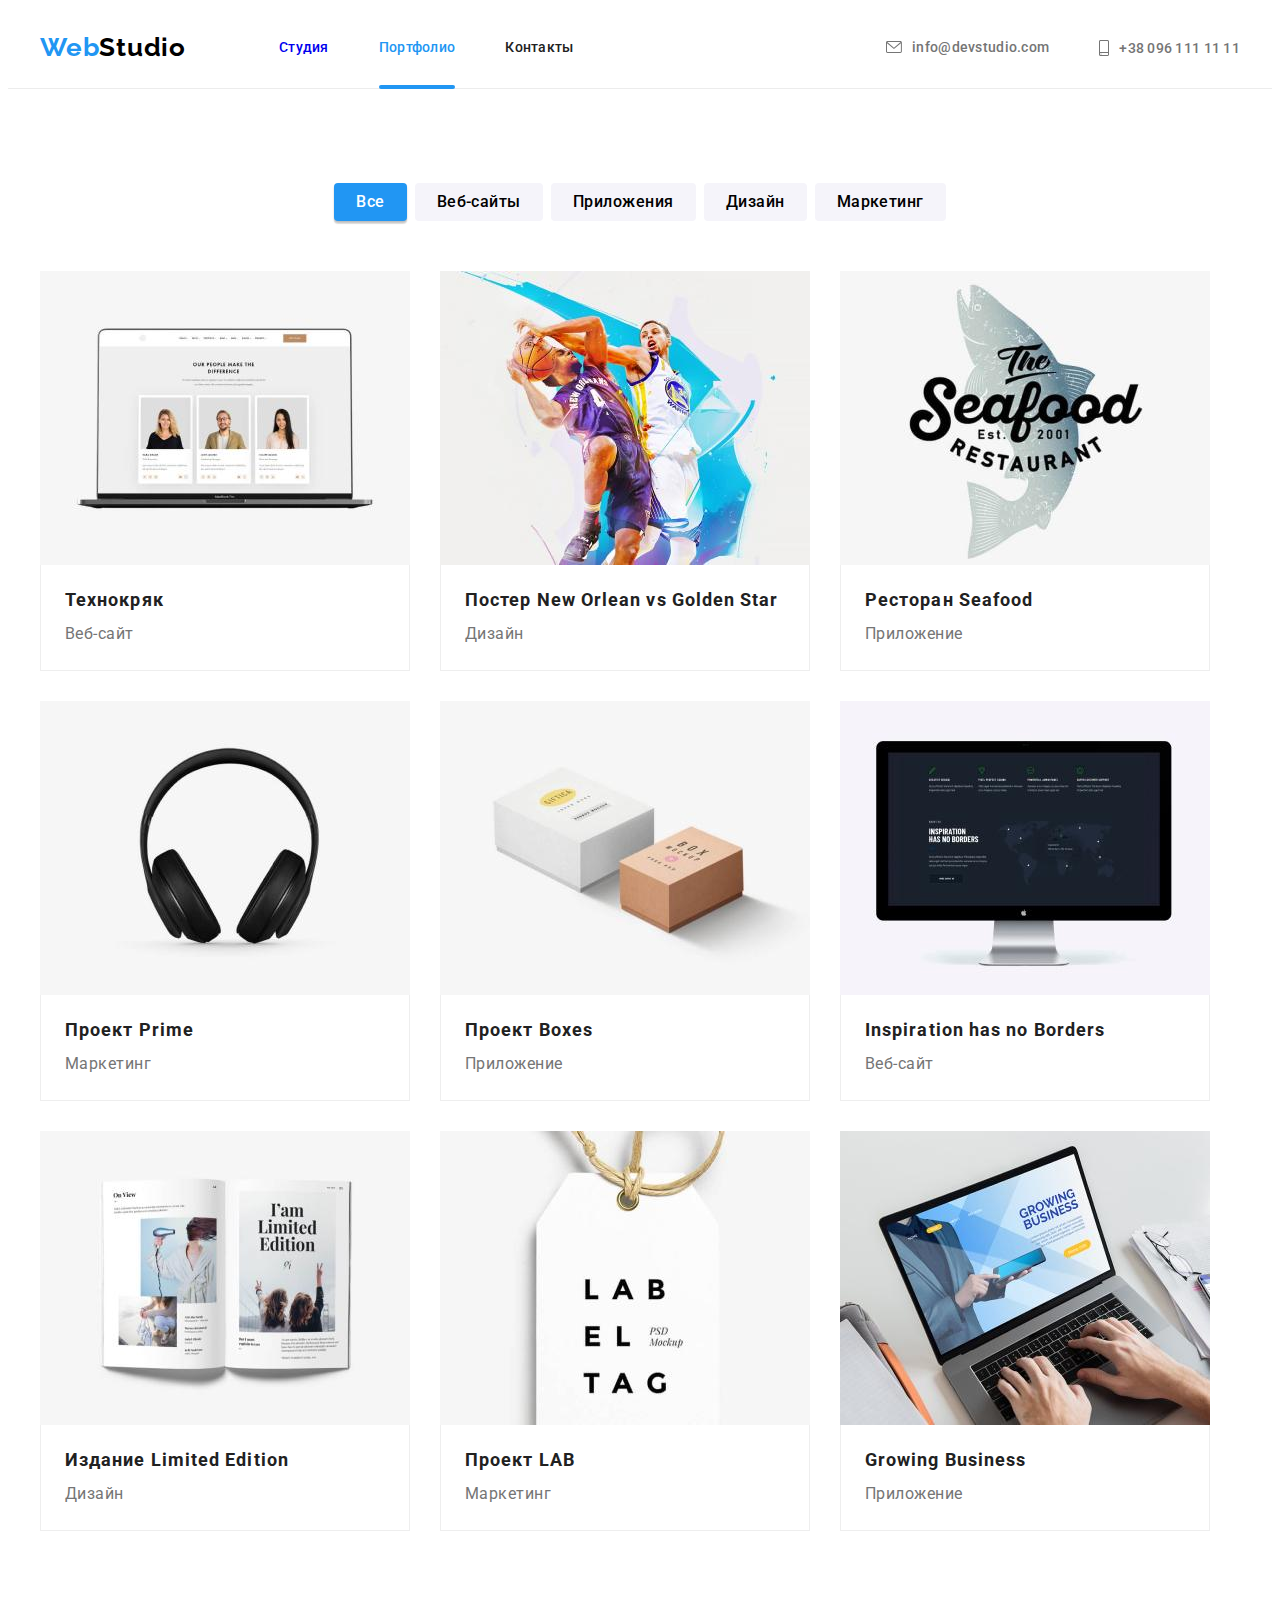
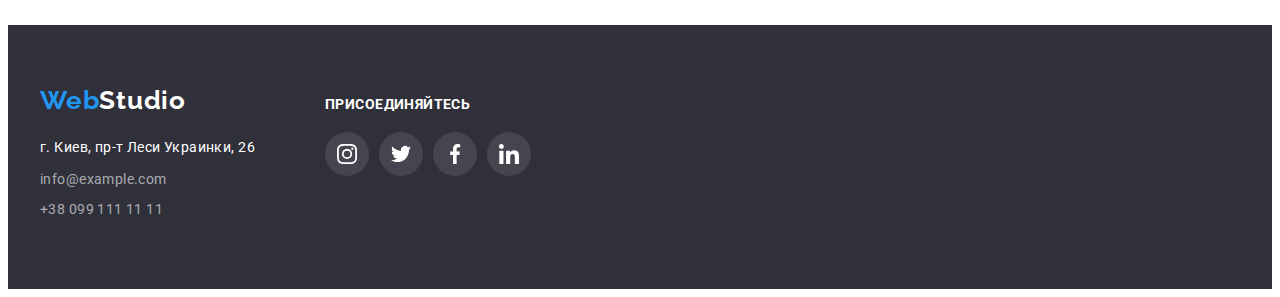
==== commit 72c12dfd: "updated" ====
--- a/portfolio.html
+++ b/portfolio.html
@@ -228,7 +228,7 @@
         </address>
       </div>
       <div class="footer-subscription">
-        <h2 class="footer-headline">Присоединяйтесь</h2>
+        <p class="footer-headline">Присоединяйтесь</p>
         <ul class="footer-social-networks">
           <li class="social-icons">
             <a href="" class="footer-social-icons-link">
--- a/css/styles.css
+++ b/css/styles.css
@@ -135,7 +135,7 @@
 .navigation .current::after {
   position: absolute;
   left: 0;
-  bottom: 0;
+  bottom: -1.3px;
 
   content: "";
 
@@ -248,14 +248,17 @@
   box-shadow: 0px 4px 4px rgba(0, 0, 0, 0.15);
 }
 
-/* скрытие заголовка
+/* скрытие заголовка */
 .visually-hidden {
   position: absolute;
-  clip: rect(0 0 0 0);
   width: 1px;
   height: 1px;
-  margin: 1px;
-} */
+  margin: -1px;
+  border: 0;
+  padding: 0;
+  clip: rect(0 0 0 0);
+  overflow: hidden;
+}
 
 .overlay {
   height: 600px;
@@ -292,7 +295,7 @@
 .backdrop.is-hidden {
   opacity: 0;
   pointer-events: none;
-  visibility: hidden;
+  /* visibility: hidden; */
 }
 
 .backdrop.is-hidden .modal {
@@ -751,7 +754,7 @@
   text-decoration: none;
   color: inherit;
 
-  transition-property: background, box-shadow;
+  transition-property: box-shadow;
   transition-duration: 250ms;
   transition-timing-function: var(--cube);
 }
@@ -825,11 +828,11 @@
   color: var(--background-color);
  }
 
-.project-all:hover .project-popup,
-.project-all:focus .project-popup {
-  transform: translateY(0);
-  opacity: 1;
-}
+ .project-all a:hover .project-popup,
+ .project-all a:focus .project-popup {
+   transform: translateY(0);
+   opacity: 1;
+ }
 
 /* NEW SECTION WITH LOGO */
 
@@ -870,7 +873,7 @@
   border-radius: 4px;
   overflow: hidden;
   fill: #AFB1B8;
-  transition-property: fill, background-color;
+  transition-property: fill, border-color;
   transition-duration: 250ms;
   transition-timing-function: var(--cube);
 }
@@ -897,8 +900,7 @@
 .customers-logo:focus {
   fill:var(--hover-color);
   border-color: var(--hover-color);
-  background-color: var(--background-color);
-
+  
   transform: transition;
 }
 
@@ -1049,7 +1051,7 @@
   width: 44px;
   height: 44px;
   border-radius: 50%;
-  transition-property: fill, background-color;
+  transition-property: background-color;
   transition-duration: 250ms;
   transition-timing-function: var(--cube);
   fill: var(--background-color);
@@ -1061,7 +1063,6 @@
 
 .footer-social-icons-link:hover,
 .footer-social-icons-link:focus {
-  fill: var(--background-color);
   background: var(--hover-color);
   transform: transition;
 }